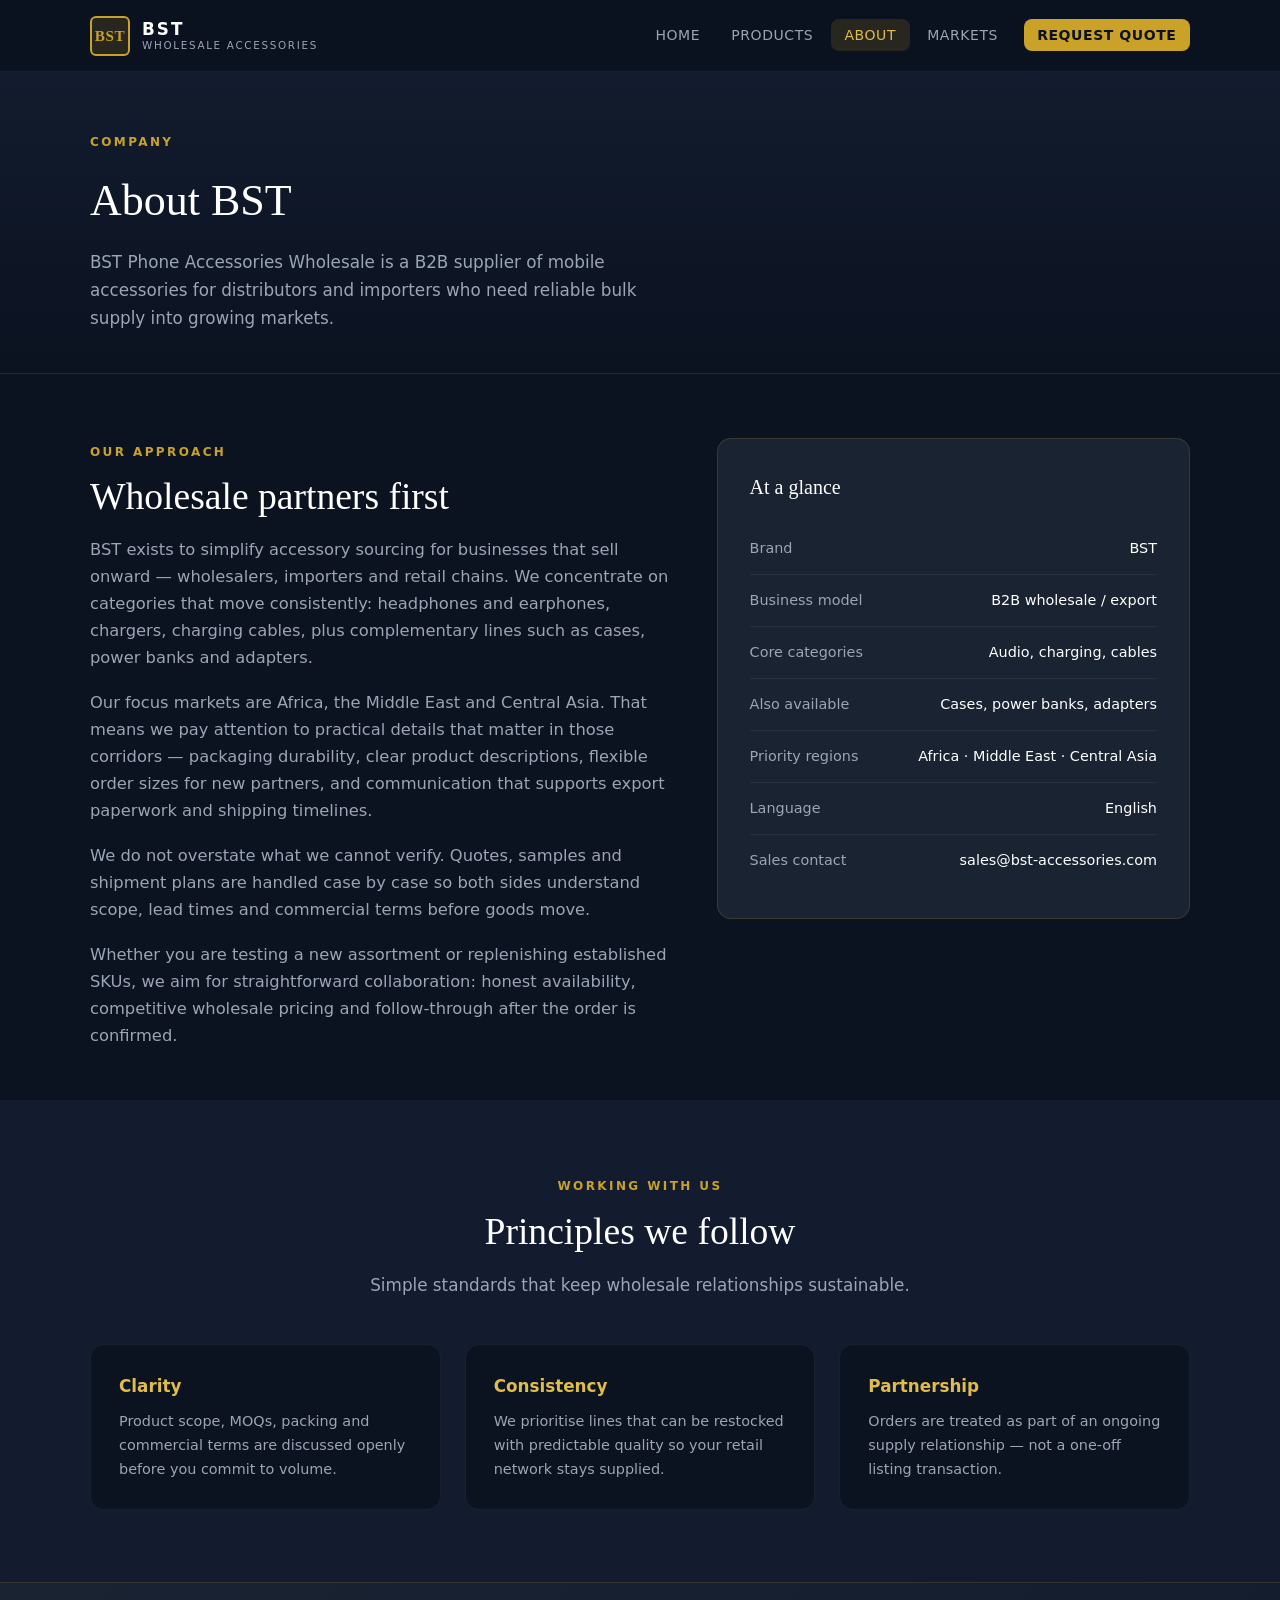
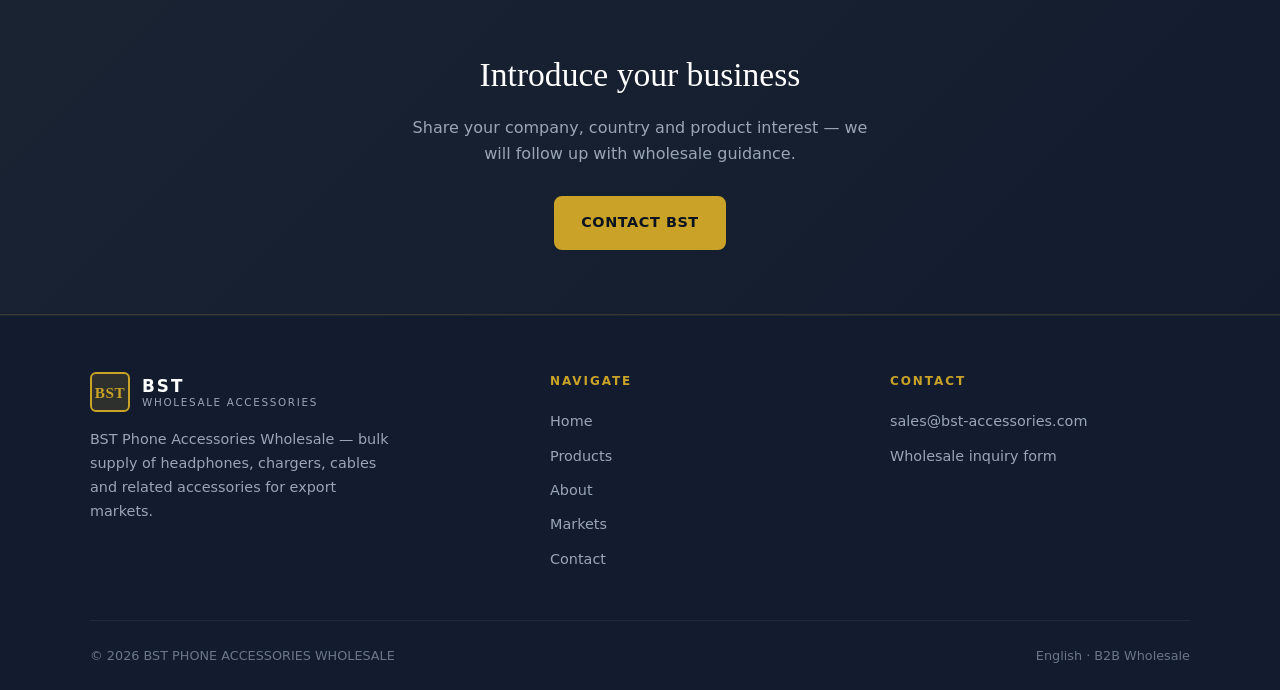
==== about.html @ 4317506f "Initial BST Phone Accessories Wholesale static site" ====
<!DOCTYPE html>
<html lang="en">
<head>
  <meta charset="UTF-8" />
  <meta name="viewport" content="width=device-width, initial-scale=1" />
  <meta name="description" content="About BST Phone Accessories Wholesale — a B2B supplier focused on Africa, the Middle East and Central Asia." />
  <title>About | BST Phone Accessories Wholesale</title>
  <link rel="stylesheet" href="css/styles.css" />
</head>
<body>
  <header class="site-header">
    <div class="header-inner">
      <a class="logo" href="index.html" aria-label="BST Home">
        <span class="logo-mark">BST</span>
        <span class="logo-text">
          <strong>BST</strong>
          <span>Wholesale Accessories</span>
        </span>
      </a>
      <button class="nav-toggle" type="button" aria-label="Open menu" aria-expanded="false">
        <span></span><span></span><span></span>
      </button>
      <nav class="main-nav" aria-label="Primary">
        <ul>
          <li><a href="index.html">Home</a></li>
          <li><a href="products.html">Products</a></li>
          <li><a href="about.html" class="active">About</a></li>
          <li><a href="markets.html">Markets</a></li>
          <li><a href="contact.html" class="nav-cta">Request Quote</a></li>
        </ul>
      </nav>
    </div>
  </header>

  <main>
    <section class="page-hero">
      <div class="container">
        <span class="section-label">Company</span>
        <h1>About BST</h1>
        <p>
          BST Phone Accessories Wholesale is a B2B supplier of mobile accessories for
          distributors and importers who need reliable bulk supply into growing markets.
        </p>
      </div>
    </section>

    <section class="section about-hero">
      <div class="container about-grid">
        <div class="about-body">
          <span class="section-label">Our approach</span>
          <h2 class="section-title">Wholesale partners first</h2>
          <p>
            BST exists to simplify accessory sourcing for businesses that sell onward —
            wholesalers, importers and retail chains. We concentrate on categories that
            move consistently: headphones and earphones, chargers, charging cables, plus
            complementary lines such as cases, power banks and adapters.
          </p>
          <p>
            Our focus markets are Africa, the Middle East and Central Asia. That means
            we pay attention to practical details that matter in those corridors —
            packaging durability, clear product descriptions, flexible order sizes for
            new partners, and communication that supports export paperwork and shipping
            timelines.
          </p>
          <p>
            We do not overstate what we cannot verify. Quotes, samples and shipment plans
            are handled case by case so both sides understand scope, lead times and
            commercial terms before goods move.
          </p>
          <p>
            Whether you are testing a new assortment or replenishing established SKUs,
            we aim for straightforward collaboration: honest availability, competitive
            wholesale pricing and follow-through after the order is confirmed.
          </p>
        </div>
        <aside class="about-aside">
          <h3>At a glance</h3>
          <ul class="aside-list">
            <li>
              <span class="label">Brand</span>
              <span class="value">BST</span>
            </li>
            <li>
              <span class="label">Business model</span>
              <span class="value">B2B wholesale / export</span>
            </li>
            <li>
              <span class="label">Core categories</span>
              <span class="value">Audio, charging, cables</span>
            </li>
            <li>
              <span class="label">Also available</span>
              <span class="value">Cases, power banks, adapters</span>
            </li>
            <li>
              <span class="label">Priority regions</span>
              <span class="value">Africa · Middle East · Central Asia</span>
            </li>
            <li>
              <span class="label">Language</span>
              <span class="value">English</span>
            </li>
            <li>
              <span class="label">Sales contact</span>
              <span class="value">sales@bst-accessories.com</span>
            </li>
          </ul>
        </aside>
      </div>
    </section>

    <section class="section section-alt">
      <div class="container">
        <div class="section-header centered">
          <span class="section-label">Working with us</span>
          <h2 class="section-title">Principles we follow</h2>
          <p class="section-lead">
            Simple standards that keep wholesale relationships sustainable.
          </p>
        </div>
        <div class="principles">
          <article class="principle-card">
            <h3>Clarity</h3>
            <p>Product scope, MOQs, packing and commercial terms are discussed openly before you commit to volume.</p>
          </article>
          <article class="principle-card">
            <h3>Consistency</h3>
            <p>We prioritise lines that can be restocked with predictable quality so your retail network stays supplied.</p>
          </article>
          <article class="principle-card">
            <h3>Partnership</h3>
            <p>Orders are treated as part of an ongoing supply relationship — not a one-off listing transaction.</p>
          </article>
        </div>
      </div>
    </section>

    <section class="cta-band">
      <div class="container">
        <h2>Introduce your business</h2>
        <p>Share your company, country and product interest — we will follow up with wholesale guidance.</p>
        <a class="btn btn-primary" href="contact.html">Contact BST</a>
      </div>
    </section>
  </main>

  <footer class="site-footer">
    <div class="container">
      <div class="footer-grid">
        <div class="footer-brand">
          <a class="logo" href="index.html">
            <span class="logo-mark">BST</span>
            <span class="logo-text">
              <strong>BST</strong>
              <span>Wholesale Accessories</span>
            </span>
          </a>
          <p>BST Phone Accessories Wholesale — bulk supply of headphones, chargers, cables and related accessories for export markets.</p>
        </div>
        <div class="footer-col">
          <h4>Navigate</h4>
          <ul>
            <li><a href="index.html">Home</a></li>
            <li><a href="products.html">Products</a></li>
            <li><a href="about.html">About</a></li>
            <li><a href="markets.html">Markets</a></li>
            <li><a href="contact.html">Contact</a></li>
          </ul>
        </div>
        <div class="footer-col">
          <h4>Contact</h4>
          <ul>
            <li><a href="mailto:sales@bst-accessories.com">sales@bst-accessories.com</a></li>
            <li><a href="contact.html#inquiry">Wholesale inquiry form</a></li>
          </ul>
        </div>
      </div>
      <div class="footer-bottom">
        <span>© 2026 BST PHONE ACCESSORIES WHOLESALE</span>
        <span>English · B2B Wholesale</span>
      </div>
    </div>
  </footer>

  <script src="js/main.js"></script>
</body>
</html>
---- css/styles.css ----
/* ============================================================
   BST PHONE ACCESSORIES WHOLESALE — Premium B2B Stylesheet
   ============================================================ */

:root {
  --navy: #0b1220;
  --navy-mid: #121c2e;
  --charcoal: #1a2332;
  --slate: #2a3548;
  --gold: #c9a227;
  --gold-light: #e0bc4a;
  --gold-dim: rgba(201, 162, 39, 0.15);
  --text: #e8ecf1;
  --text-muted: #9aa5b5;
  --text-dim: #6b7789;
  --white: #ffffff;
  --border: rgba(201, 162, 39, 0.18);
  --border-subtle: rgba(255, 255, 255, 0.06);
  --radius: 8px;
  --radius-lg: 14px;
  --shadow: 0 8px 32px rgba(0, 0, 0, 0.35);
  --font-sans: "Segoe UI", system-ui, -apple-system, BlinkMacSystemFont, "Helvetica Neue", Arial, sans-serif;
  --font-display: Georgia, "Times New Roman", "Palatino Linotype", serif;
  --max-w: 1140px;
  --header-h: 72px;
  --transition: 0.25s ease;
}

*,
*::before,
*::after {
  box-sizing: border-box;
  margin: 0;
  padding: 0;
}

html {
  scroll-behavior: smooth;
  font-size: 16px;
}

body {
  font-family: var(--font-sans);
  background: var(--navy);
  color: var(--text);
  line-height: 1.65;
  min-height: 100vh;
  display: flex;
  flex-direction: column;
  -webkit-font-smoothing: antialiased;
}

img {
  max-width: 100%;
  height: auto;
  display: block;
}

a {
  color: var(--gold-light);
  text-decoration: none;
  transition: color var(--transition);
}

a:hover {
  color: var(--gold);
}

ul {
  list-style: none;
}

/* ---------- Header ---------- */
.site-header {
  position: sticky;
  top: 0;
  z-index: 100;
  background: rgba(11, 18, 32, 0.92);
  backdrop-filter: blur(12px);
  -webkit-backdrop-filter: blur(12px);
  border-bottom: 1px solid var(--border-subtle);
  height: var(--header-h);
}

.header-inner {
  max-width: var(--max-w);
  margin: 0 auto;
  padding: 0 1.25rem;
  height: 100%;
  display: flex;
  align-items: center;
  justify-content: space-between;
  gap: 1.5rem;
}

.logo {
  display: flex;
  align-items: center;
  gap: 0.75rem;
  color: var(--white);
  flex-shrink: 0;
}

.logo:hover {
  color: var(--white);
}

.logo-mark {
  width: 40px;
  height: 40px;
  border: 2px solid var(--gold);
  border-radius: 6px;
  display: flex;
  align-items: center;
  justify-content: center;
  font-family: var(--font-display);
  font-weight: 700;
  font-size: 0.95rem;
  letter-spacing: 0.04em;
  color: var(--gold);
  background: var(--gold-dim);
}

.logo-text {
  display: flex;
  flex-direction: column;
  line-height: 1.2;
}

.logo-text strong {
  font-size: 1.05rem;
  letter-spacing: 0.12em;
  font-weight: 700;
}

.logo-text span {
  font-size: 0.65rem;
  letter-spacing: 0.16em;
  text-transform: uppercase;
  color: var(--text-muted);
  font-weight: 500;
}

.nav-toggle {
  display: none;
  background: transparent;
  border: 1px solid var(--border);
  color: var(--gold);
  width: 44px;
  height: 44px;
  border-radius: var(--radius);
  cursor: pointer;
  align-items: center;
  justify-content: center;
  flex-direction: column;
  gap: 5px;
  padding: 0;
}

.nav-toggle span {
  display: block;
  width: 18px;
  height: 2px;
  background: var(--gold);
  transition: var(--transition);
}

.nav-toggle[aria-expanded="true"] span:nth-child(1) {
  transform: translateY(7px) rotate(45deg);
}

.nav-toggle[aria-expanded="true"] span:nth-child(2) {
  opacity: 0;
}

.nav-toggle[aria-expanded="true"] span:nth-child(3) {
  transform: translateY(-7px) rotate(-45deg);
}

.main-nav ul {
  display: flex;
  align-items: center;
  gap: 0.25rem;
}

.main-nav a {
  color: var(--text-muted);
  font-size: 0.875rem;
  font-weight: 500;
  letter-spacing: 0.04em;
  text-transform: uppercase;
  padding: 0.5rem 0.85rem;
  border-radius: var(--radius);
  transition: color var(--transition), background var(--transition);
}

.main-nav a:hover,
.main-nav a.active {
  color: var(--gold-light);
  background: var(--gold-dim);
}

.nav-cta {
  margin-left: 0.5rem !important;
  background: var(--gold) !important;
  color: var(--navy) !important;
  font-weight: 600 !important;
}

.nav-cta:hover {
  background: var(--gold-light) !important;
  color: var(--navy) !important;
}

/* ---------- Layout ---------- */
main {
  flex: 1;
}

.container {
  max-width: var(--max-w);
  margin: 0 auto;
  padding: 0 1.25rem;
}

.section {
  padding: 4.5rem 0;
}

.section-alt {
  background: var(--navy-mid);
}

.section-label {
  display: inline-block;
  font-size: 0.75rem;
  letter-spacing: 0.2em;
  text-transform: uppercase;
  color: var(--gold);
  font-weight: 600;
  margin-bottom: 0.75rem;
}

.section-title {
  font-family: var(--font-display);
  font-size: clamp(1.75rem, 3.5vw, 2.35rem);
  font-weight: 400;
  color: var(--white);
  line-height: 1.25;
  margin-bottom: 1rem;
}

.section-lead {
  color: var(--text-muted);
  font-size: 1.05rem;
  max-width: 620px;
  margin-bottom: 2.5rem;
}

.section-header {
  margin-bottom: 2.75rem;
}

.section-header.centered {
  text-align: center;
}

.section-header.centered .section-lead {
  margin-left: auto;
  margin-right: auto;
}

/* ---------- Buttons ---------- */
.btn {
  display: inline-flex;
  align-items: center;
  justify-content: center;
  gap: 0.5rem;
  padding: 0.85rem 1.6rem;
  font-size: 0.9rem;
  font-weight: 600;
  letter-spacing: 0.04em;
  text-transform: uppercase;
  border-radius: var(--radius);
  border: 2px solid transparent;
  cursor: pointer;
  transition: background var(--transition), color var(--transition), border-color var(--transition), transform var(--transition);
  font-family: inherit;
  text-decoration: none;
}

.btn:hover {
  transform: translateY(-1px);
}

.btn-primary {
  background: var(--gold);
  color: var(--navy);
  border-color: var(--gold);
}

.btn-primary:hover {
  background: var(--gold-light);
  border-color: var(--gold-light);
  color: var(--navy);
}

.btn-outline {
  background: transparent;
  color: var(--gold-light);
  border-color: var(--gold);
}

.btn-outline:hover {
  background: var(--gold-dim);
  color: var(--gold-light);
}

.btn-ghost {
  background: transparent;
  color: var(--text);
  border-color: var(--border-subtle);
}

.btn-ghost:hover {
  border-color: var(--gold);
  color: var(--gold-light);
}

.btn-group {
  display: flex;
  flex-wrap: wrap;
  gap: 0.85rem;
}

/* ---------- Hero ---------- */
.hero {
  position: relative;
  min-height: calc(88vh - var(--header-h));
  display: flex;
  align-items: center;
  overflow: hidden;
  background: var(--navy);
}

.hero-bg {
  position: absolute;
  inset: 0;
  z-index: 0;
}

.hero-bg img {
  width: 100%;
  height: 100%;
  object-fit: cover;
  opacity: 0.28;
}

.hero-bg::after {
  content: "";
  position: absolute;
  inset: 0;
  background: linear-gradient(
    105deg,
    rgba(11, 18, 32, 0.97) 0%,
    rgba(11, 18, 32, 0.85) 45%,
    rgba(11, 18, 32, 0.55) 100%
  );
}

.hero-content {
  position: relative;
  z-index: 1;
  padding: 5rem 0 4rem;
  max-width: 680px;
}

.hero-eyebrow {
  display: inline-flex;
  align-items: center;
  gap: 0.6rem;
  font-size: 0.75rem;
  letter-spacing: 0.18em;
  text-transform: uppercase;
  color: var(--gold);
  font-weight: 600;
  margin-bottom: 1.25rem;
}

.hero-eyebrow::before {
  content: "";
  width: 28px;
  height: 1px;
  background: var(--gold);
}

.hero h1 {
  font-family: var(--font-display);
  font-size: clamp(2.2rem, 5vw, 3.4rem);
  font-weight: 400;
  color: var(--white);
  line-height: 1.15;
  margin-bottom: 1.25rem;
}

.hero h1 em {
  font-style: italic;
  color: var(--gold-light);
}

.hero-sub {
  font-size: 1.1rem;
  color: var(--text-muted);
  margin-bottom: 2rem;
  max-width: 520px;
  line-height: 1.7;
}

/* ---------- Value props ---------- */
.props-grid {
  display: grid;
  grid-template-columns: repeat(4, 1fr);
  gap: 1.5rem;
}

.prop-card {
  background: var(--charcoal);
  border: 1px solid var(--border-subtle);
  border-radius: var(--radius-lg);
  padding: 1.75rem 1.5rem;
  transition: border-color var(--transition), transform var(--transition);
}

.prop-card:hover {
  border-color: var(--border);
  transform: translateY(-3px);
}

.prop-icon {
  width: 48px;
  height: 48px;
  margin-bottom: 1.15rem;
  color: var(--gold);
}

.prop-card h3 {
  font-size: 1.05rem;
  color: var(--white);
  margin-bottom: 0.5rem;
  font-weight: 600;
}

.prop-card p {
  font-size: 0.9rem;
  color: var(--text-muted);
  line-height: 1.6;
}

/* ---------- Category cards ---------- */
.cat-grid {
  display: grid;
  grid-template-columns: repeat(3, 1fr);
  gap: 1.5rem;
}

.cat-card {
  position: relative;
  border-radius: var(--radius-lg);
  overflow: hidden;
  background: var(--charcoal);
  border: 1px solid var(--border-subtle);
  transition: border-color var(--transition), transform var(--transition);
  display: flex;
  flex-direction: column;
}

.cat-card:hover {
  border-color: var(--border);
  transform: translateY(-4px);
}

.cat-card-img {
  height: 200px;
  overflow: hidden;
  position: relative;
}

.cat-card-img img {
  width: 100%;
  height: 100%;
  object-fit: cover;
  transition: transform 0.4s ease;
}

.cat-card:hover .cat-card-img img {
  transform: scale(1.05);
}

.cat-card-img::after {
  content: "";
  position: absolute;
  inset: 0;
  background: linear-gradient(to top, rgba(11, 18, 32, 0.7), transparent 60%);
}

.cat-card-body {
  padding: 1.5rem;
  flex: 1;
  display: flex;
  flex-direction: column;
}

.cat-card-body h3 {
  font-size: 1.15rem;
  color: var(--white);
  margin-bottom: 0.5rem;
  font-weight: 600;
}

.cat-card-body p {
  font-size: 0.9rem;
  color: var(--text-muted);
  flex: 1;
  margin-bottom: 1rem;
}

.cat-link {
  font-size: 0.8rem;
  font-weight: 600;
  letter-spacing: 0.08em;
  text-transform: uppercase;
  color: var(--gold);
  display: inline-flex;
  align-items: center;
  gap: 0.4rem;
}

.cat-link:hover {
  color: var(--gold-light);
}

/* ---------- Regions strip ---------- */
.regions-strip {
  display: grid;
  grid-template-columns: repeat(3, 1fr);
  gap: 1.25rem;
}

.region-pill {
  background: var(--charcoal);
  border: 1px solid var(--border);
  border-radius: var(--radius-lg);
  padding: 2rem 1.5rem;
  text-align: center;
  transition: background var(--transition);
}

.region-pill:hover {
  background: var(--slate);
}

.region-pill .region-icon {
  width: 36px;
  height: 36px;
  margin: 0 auto 1rem;
  color: var(--gold);
}

.region-pill h3 {
  font-family: var(--font-display);
  font-size: 1.35rem;
  color: var(--white);
  margin-bottom: 0.4rem;
  font-weight: 400;
}

.region-pill p {
  font-size: 0.875rem;
  color: var(--text-muted);
}

/* ---------- CTA band ---------- */
.cta-band {
  background: linear-gradient(135deg, var(--charcoal) 0%, var(--navy-mid) 100%);
  border-top: 1px solid var(--border);
  border-bottom: 1px solid var(--border);
  padding: 4rem 0;
  text-align: center;
}

.cta-band h2 {
  font-family: var(--font-display);
  font-size: clamp(1.6rem, 3vw, 2.1rem);
  color: var(--white);
  margin-bottom: 0.75rem;
  font-weight: 400;
}

.cta-band p {
  color: var(--text-muted);
  margin-bottom: 1.75rem;
  max-width: 480px;
  margin-left: auto;
  margin-right: auto;
}

/* ---------- Product sections ---------- */
.product-section {
  padding: 3.5rem 0;
  border-bottom: 1px solid var(--border-subtle);
}

.product-section:last-of-type {
  border-bottom: none;
}

.product-layout {
  display: grid;
  grid-template-columns: 1fr 1.2fr;
  gap: 2.5rem;
  align-items: center;
}

.product-layout.reverse {
  grid-template-columns: 1.2fr 1fr;
}

.product-layout.reverse .product-visual {
  order: 2;
}

.product-layout.reverse .product-copy {
  order: 1;
}

.product-visual {
  border-radius: var(--radius-lg);
  overflow: hidden;
  border: 1px solid var(--border-subtle);
  aspect-ratio: 4 / 3;
  background: var(--charcoal);
}

.product-visual img {
  width: 100%;
  height: 100%;
  object-fit: cover;
}

.product-copy h2 {
  font-family: var(--font-display);
  font-size: 1.85rem;
  color: var(--white);
  margin-bottom: 1rem;
  font-weight: 400;
}

.product-copy p {
  color: var(--text-muted);
  margin-bottom: 1rem;
}

.feature-list {
  margin: 1.25rem 0 1.5rem;
}

.feature-list li {
  position: relative;
  padding-left: 1.35rem;
  margin-bottom: 0.55rem;
  color: var(--text);
  font-size: 0.95rem;
}

.feature-list li::before {
  content: "";
  position: absolute;
  left: 0;
  top: 0.55em;
  width: 8px;
  height: 8px;
  border-radius: 50%;
  background: var(--gold);
}

.moq-note {
  display: inline-block;
  font-size: 0.8rem;
  color: var(--gold);
  background: var(--gold-dim);
  padding: 0.4rem 0.85rem;
  border-radius: 999px;
  letter-spacing: 0.03em;
  margin-bottom: 1.25rem;
}

/* ---------- About ---------- */
.about-hero {
  padding: 4rem 0 2rem;
}

.about-grid {
  display: grid;
  grid-template-columns: 1.1fr 0.9fr;
  gap: 3rem;
  align-items: start;
}

.about-body p {
  color: var(--text-muted);
  margin-bottom: 1.15rem;
  font-size: 1.02rem;
}

.about-aside {
  background: var(--charcoal);
  border: 1px solid var(--border);
  border-radius: var(--radius-lg);
  padding: 2rem;
}

.about-aside h3 {
  font-family: var(--font-display);
  font-size: 1.25rem;
  color: var(--white);
  margin-bottom: 1.25rem;
  font-weight: 400;
}

.aside-list li {
  padding: 0.85rem 0;
  border-bottom: 1px solid var(--border-subtle);
  display: flex;
  justify-content: space-between;
  gap: 1rem;
  font-size: 0.9rem;
}

.aside-list li:last-child {
  border-bottom: none;
}

.aside-list .label {
  color: var(--text-muted);
}

.aside-list .value {
  color: var(--white);
  font-weight: 500;
  text-align: right;
}

.principles {
  display: grid;
  grid-template-columns: repeat(3, 1fr);
  gap: 1.5rem;
  margin-top: 1rem;
}

.principle-card {
  padding: 1.75rem;
  background: var(--navy);
  border: 1px solid var(--border-subtle);
  border-radius: var(--radius-lg);
}

.principle-card h3 {
  color: var(--gold-light);
  font-size: 1.05rem;
  margin-bottom: 0.6rem;
}

.principle-card p {
  color: var(--text-muted);
  font-size: 0.9rem;
}

/* ---------- Markets ---------- */
.market-block {
  display: grid;
  grid-template-columns: 280px 1fr;
  gap: 2.5rem;
  padding: 3rem 0;
  border-bottom: 1px solid var(--border-subtle);
  align-items: start;
}

.market-block:last-of-type {
  border-bottom: none;
}

.market-label {
  position: sticky;
  top: calc(var(--header-h) + 1.5rem);
}

.market-label .market-num {
  font-size: 0.75rem;
  letter-spacing: 0.2em;
  color: var(--gold);
  text-transform: uppercase;
  margin-bottom: 0.5rem;
}

.market-label h2 {
  font-family: var(--font-display);
  font-size: 2rem;
  color: var(--white);
  font-weight: 400;
  margin-bottom: 0.75rem;
}

.market-label .divider {
  width: 48px;
  height: 2px;
  background: var(--gold);
  margin-bottom: 1rem;
}

.market-content p {
  color: var(--text-muted);
  margin-bottom: 1rem;
  font-size: 1.02rem;
}

.market-tags {
  display: flex;
  flex-wrap: wrap;
  gap: 0.5rem;
  margin-top: 1.25rem;
}

.market-tags span {
  font-size: 0.75rem;
  letter-spacing: 0.06em;
  text-transform: uppercase;
  padding: 0.4rem 0.75rem;
  border: 1px solid var(--border);
  border-radius: 999px;
  color: var(--text-muted);
}

/* ---------- Contact ---------- */
.contact-grid {
  display: grid;
  grid-template-columns: 1fr 1.15fr;
  gap: 2.5rem;
  align-items: start;
}

.contact-info h2 {
  font-family: var(--font-display);
  font-size: 1.75rem;
  color: var(--white);
  margin-bottom: 1rem;
  font-weight: 400;
}

.contact-info > p {
  color: var(--text-muted);
  margin-bottom: 2rem;
}

.contact-detail {
  margin-bottom: 1.5rem;
}

.contact-detail h4 {
  font-size: 0.75rem;
  letter-spacing: 0.14em;
  text-transform: uppercase;
  color: var(--gold);
  margin-bottom: 0.4rem;
}

.contact-detail p,
.contact-detail a {
  color: var(--text);
  font-size: 1rem;
}

.contact-detail a:hover {
  color: var(--gold-light);
}

.wa-note {
  font-size: 0.8rem;
  color: var(--text-dim);
  margin-top: 0.5rem;
}

.contact-form-wrap {
  background: var(--charcoal);
  border: 1px solid var(--border-subtle);
  border-radius: var(--radius-lg);
  padding: 2rem;
}

.form-row {
  margin-bottom: 1.15rem;
}

.form-row label {
  display: block;
  font-size: 0.8rem;
  letter-spacing: 0.06em;
  text-transform: uppercase;
  color: var(--text-muted);
  margin-bottom: 0.4rem;
  font-weight: 500;
}

.form-row label .req {
  color: var(--gold);
}

.form-row input,
.form-row select,
.form-row textarea {
  width: 100%;
  background: var(--navy);
  border: 1px solid var(--border-subtle);
  border-radius: var(--radius);
  padding: 0.75rem 1rem;
  color: var(--text);
  font-family: inherit;
  font-size: 0.95rem;
  transition: border-color var(--transition);
  outline: none;
}

.form-row input:focus,
.form-row select:focus,
.form-row textarea:focus {
  border-color: var(--gold);
}

.form-row textarea {
  min-height: 130px;
  resize: vertical;
}

.form-row select {
  appearance: none;
  background-image: url("data:image/svg+xml,%3Csvg xmlns='http://www.w3.org/2000/svg' width='12' height='8' viewBox='0 0 12 8'%3E%3Cpath fill='%239aa5b5' d='M1 1l5 5 5-5'/%3E%3C/svg%3E");
  background-repeat: no-repeat;
  background-position: right 1rem center;
  padding-right: 2.5rem;
}

.form-actions {
  display: flex;
  flex-wrap: wrap;
  gap: 0.75rem;
  margin-top: 0.5rem;
}

.form-success {
  display: none;
  background: rgba(40, 120, 70, 0.2);
  border: 1px solid rgba(80, 180, 110, 0.4);
  border-radius: var(--radius);
  padding: 1.25rem;
  margin-bottom: 1.25rem;
  color: #a8e0b8;
}

.form-success.visible {
  display: block;
}

.form-success h3 {
  color: #c8f0d4;
  margin-bottom: 0.35rem;
  font-size: 1.05rem;
}

/* ---------- Page hero (inner) ---------- */
.page-hero {
  padding: 3.5rem 0 2.5rem;
  border-bottom: 1px solid var(--border-subtle);
  background: linear-gradient(180deg, var(--navy-mid) 0%, var(--navy) 100%);
}

.page-hero h1 {
  font-family: var(--font-display);
  font-size: clamp(2rem, 4vw, 2.75rem);
  color: var(--white);
  font-weight: 400;
  margin-bottom: 0.75rem;
}

.page-hero p {
  color: var(--text-muted);
  max-width: 560px;
  font-size: 1.05rem;
}

/* ---------- Footer ---------- */
.site-footer {
  background: var(--navy-mid);
  border-top: 1px solid var(--border-subtle);
  padding: 3.5rem 0 1.5rem;
  margin-top: auto;
}

.footer-grid {
  display: grid;
  grid-template-columns: 1.4fr 1fr 1fr;
  gap: 2.5rem;
  margin-bottom: 2.5rem;
}

.footer-brand .logo {
  margin-bottom: 1rem;
}

.footer-brand p {
  color: var(--text-muted);
  font-size: 0.9rem;
  max-width: 300px;
}

.footer-col h4 {
  font-size: 0.75rem;
  letter-spacing: 0.16em;
  text-transform: uppercase;
  color: var(--gold);
  margin-bottom: 1rem;
  font-weight: 600;
}

.footer-col ul li {
  margin-bottom: 0.5rem;
}

.footer-col a {
  color: var(--text-muted);
  font-size: 0.9rem;
}

.footer-col a:hover {
  color: var(--gold-light);
}

.footer-bottom {
  border-top: 1px solid var(--border-subtle);
  padding-top: 1.5rem;
  display: flex;
  flex-wrap: wrap;
  justify-content: space-between;
  gap: 0.75rem;
  font-size: 0.8rem;
  color: var(--text-dim);
}

/* ---------- Utilities ---------- */
.sr-only {
  position: absolute;
  width: 1px;
  height: 1px;
  padding: 0;
  margin: -1px;
  overflow: hidden;
  clip: rect(0, 0, 0, 0);
  border: 0;
}

/* ---------- Responsive ---------- */
@media (max-width: 960px) {
  .props-grid {
    grid-template-columns: repeat(2, 1fr);
  }

  .cat-grid {
    grid-template-columns: repeat(2, 1fr);
  }

  .product-layout,
  .product-layout.reverse {
    grid-template-columns: 1fr;
  }

  .product-layout.reverse .product-visual,
  .product-layout.reverse .product-copy {
    order: unset;
  }

  .about-grid,
  .contact-grid {
    grid-template-columns: 1fr;
  }

  .market-block {
    grid-template-columns: 1fr;
    gap: 1.25rem;
  }

  .market-label {
    position: static;
  }

  .principles {
    grid-template-columns: 1fr;
  }

  .footer-grid {
    grid-template-columns: 1fr 1fr;
  }
}

@media (max-width: 720px) {
  .nav-toggle {
    display: flex;
  }

  .main-nav {
    position: absolute;
    top: var(--header-h);
    left: 0;
    right: 0;
    background: rgba(11, 18, 32, 0.98);
    border-bottom: 1px solid var(--border-subtle);
    padding: 1rem;
    display: none;
  }

  .main-nav.open {
    display: block;
  }

  .main-nav ul {
    flex-direction: column;
    align-items: stretch;
    gap: 0.25rem;
  }

  .main-nav a {
    display: block;
    padding: 0.85rem 1rem;
  }

  .nav-cta {
    margin-left: 0 !important;
    text-align: center;
  }

  .props-grid,
  .cat-grid,
  .regions-strip {
    grid-template-columns: 1fr;
  }

  .hero {
    min-height: auto;
  }

  .hero-content {
    padding: 3.5rem 0 3rem;
  }

  .section {
    padding: 3.25rem 0;
  }

  .footer-grid {
    grid-template-columns: 1fr;
    gap: 2rem;
  }

  .btn-group {
    flex-direction: column;
  }

  .btn-group .btn {
    width: 100%;
  }
}
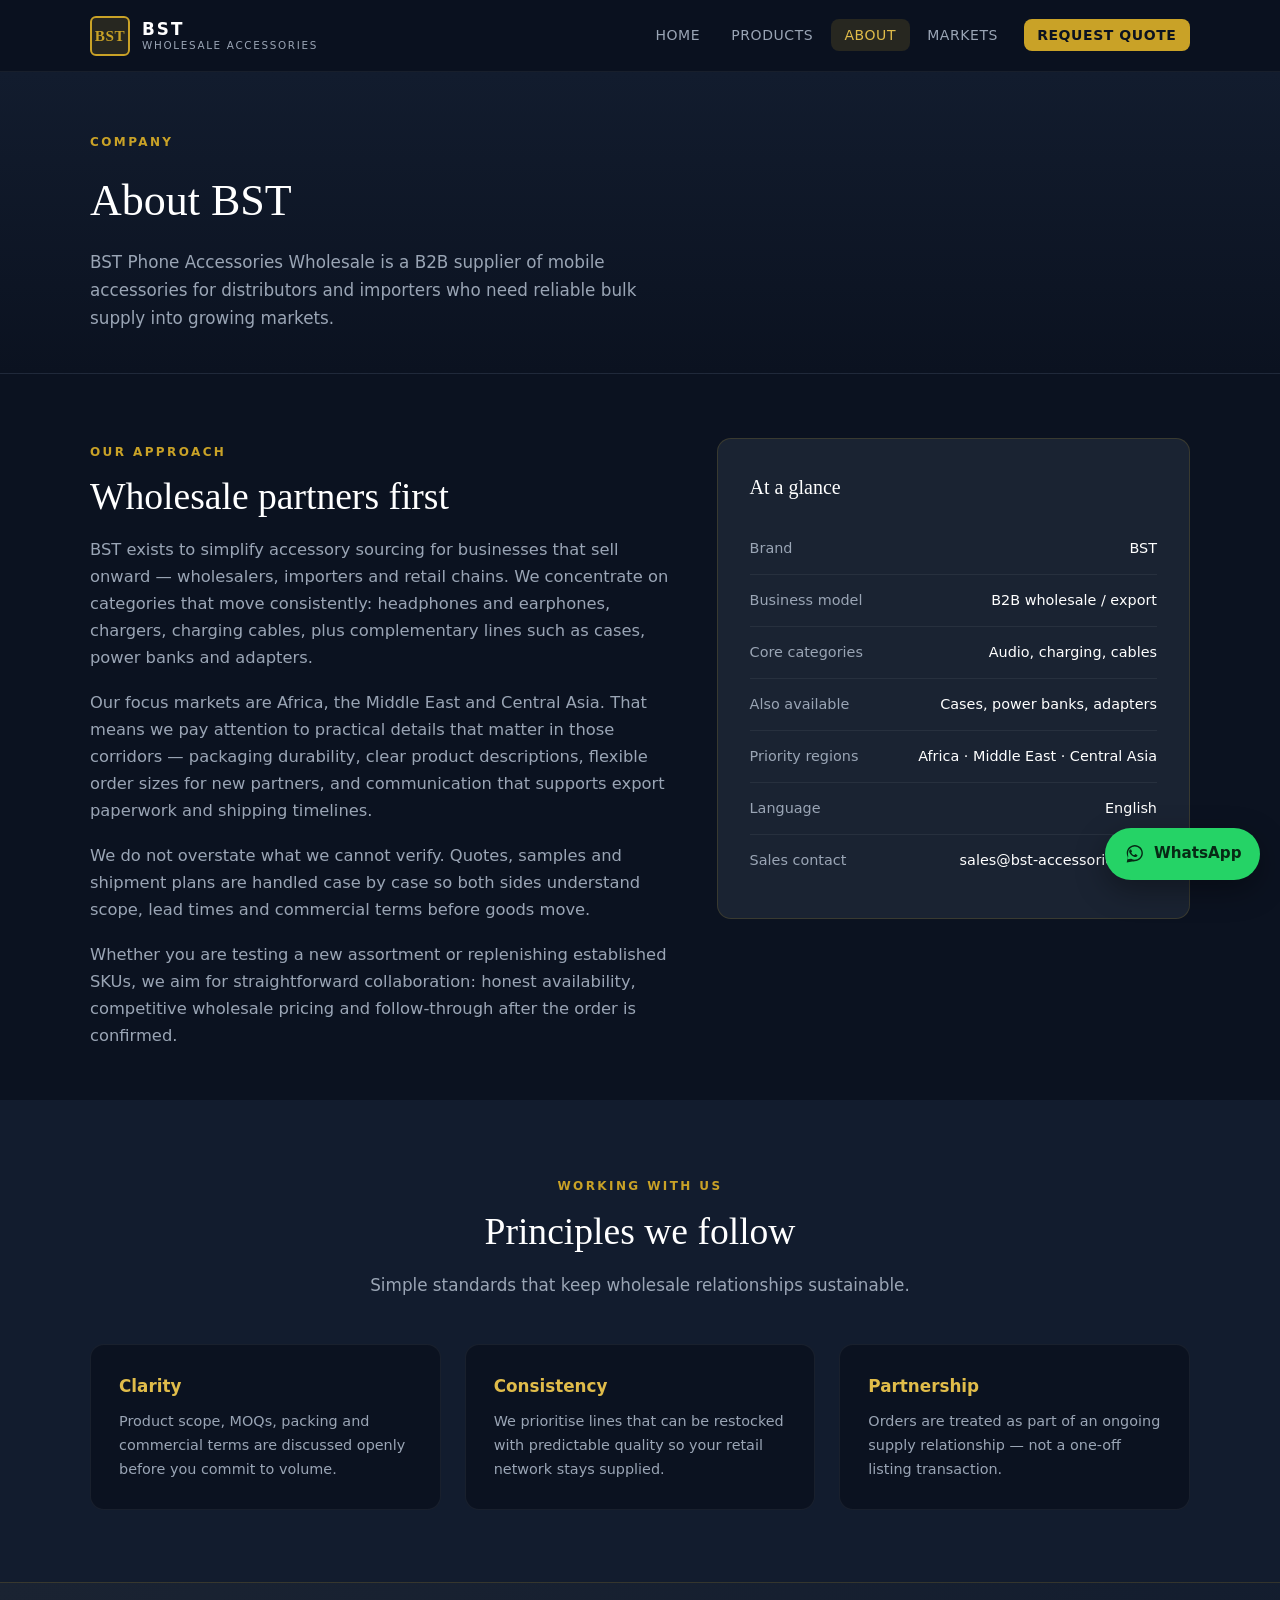
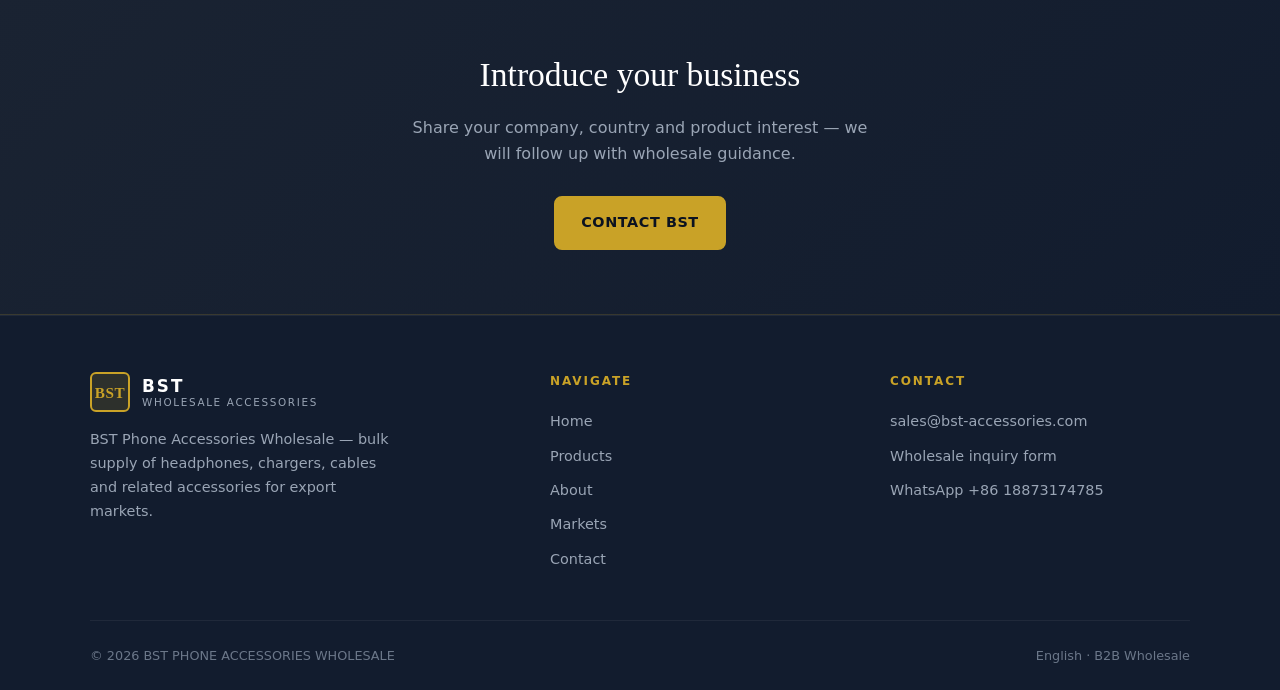
==== commit db9e689b: "Add WhatsApp inquiry button linking to +86 18873174785" ====
--- a/about.html
+++ b/about.html
@@ -172,6 +172,7 @@
           <ul>
             <li><a href="mailto:sales@bst-accessories.com">sales@bst-accessories.com</a></li>
             <li><a href="contact.html#inquiry">Wholesale inquiry form</a></li>
+            <li><a href="https://wa.me/8618873174785?text=Hello%20BST%2C%20I%20would%20like%20to%20inquire%20about%20wholesale%20products." target="_blank" rel="noopener noreferrer">WhatsApp +86 18873174785</a></li>
           </ul>
         </div>
       </div>
@@ -182,6 +183,12 @@
     </div>
   </footer>
 
+  
+  <a class="wa-float" href="https://wa.me/8618873174785?text=Hello%20BST%2C%20I%20would%20like%20to%20inquire%20about%20wholesale%20products." target="_blank" rel="noopener noreferrer" aria-label="Chat on WhatsApp">
+    <svg viewBox="0 0 32 32" aria-hidden="true"><path fill="currentColor" d="M19.11 17.53c-.3-.15-1.77-.87-2.04-.97-.27-.1-.47-.15-.67.15-.2.3-.77.97-.94 1.17-.17.2-.35.22-.64.08-.3-.15-1.25-.46-2.38-1.47-.88-.78-1.47-1.75-1.64-2.04-.17-.3-.02-.46.13-.61.13-.13.3-.35.45-.52.15-.17.2-.3.3-.5.1-.2.05-.37-.02-.52-.08-.15-.67-1.61-.92-2.2-.24-.58-.49-.5-.67-.5h-.57c-.2 0-.52.07-.8.37-.27.3-1.05 1.02-1.05 2.5s1.08 2.9 1.23 3.1c.15.2 2.12 3.24 5.14 4.54.72.31 1.28.5 1.72.64.72.23 1.38.2 1.9.12.58-.09 1.77-.72 2.02-1.42.25-.7.25-1.3.17-1.42-.07-.12-.27-.2-.57-.35z"/><path fill="currentColor" d="M16.02 3C9.4 3 4.03 8.37 4.03 15c0 2.1.55 4.15 1.6 5.96L4 29l8.22-1.58A11.94 11.94 0 0 0 16.02 27C22.64 27 28 21.63 28 15S22.64 3 16.02 3zm0 21.9c-1.88 0-3.72-.5-5.33-1.45l-.38-.23-4.88.94.98-4.76-.25-.4A9.86 9.86 0 0 1 6.12 15c0-5.45 4.44-9.88 9.9-9.88s9.9 4.43 9.9 9.88-4.44 9.9-9.9 9.9z"/></svg>
+    <span>WhatsApp</span>
+  </a>
+
   <script src="js/main.js"></script>
 </body>
 </html>
--- a/css/styles.css
+++ b/css/styles.css
@@ -1176,3 +1176,40 @@
     width: 100%;
   }
 }
+
+
+/* ---------- WhatsApp float ---------- */
+.wa-float {
+  position: fixed;
+  right: 1.25rem;
+  bottom: 1.25rem;
+  z-index: 1000;
+  display: inline-flex;
+  align-items: center;
+  gap: 0.55rem;
+  padding: 0.85rem 1.15rem;
+  border-radius: 999px;
+  background: #25D366;
+  color: #072915;
+  font-weight: 700;
+  font-size: 0.95rem;
+  text-decoration: none;
+  box-shadow: 0 10px 30px rgba(0,0,0,0.35);
+  transition: transform 0.2s ease, box-shadow 0.2s ease, background 0.2s ease;
+}
+.wa-float:hover {
+  transform: translateY(-2px);
+  background: #2fe576;
+  color: #072915;
+  box-shadow: 0 14px 34px rgba(37,211,102,0.35);
+}
+.wa-float svg {
+  width: 1.35rem;
+  height: 1.35rem;
+  flex-shrink: 0;
+}
+.wa-note { display: none; }
+@media (max-width: 720px) {
+  .wa-float span { display: none; }
+  .wa-float { padding: 0.95rem; border-radius: 50%; }
+}
